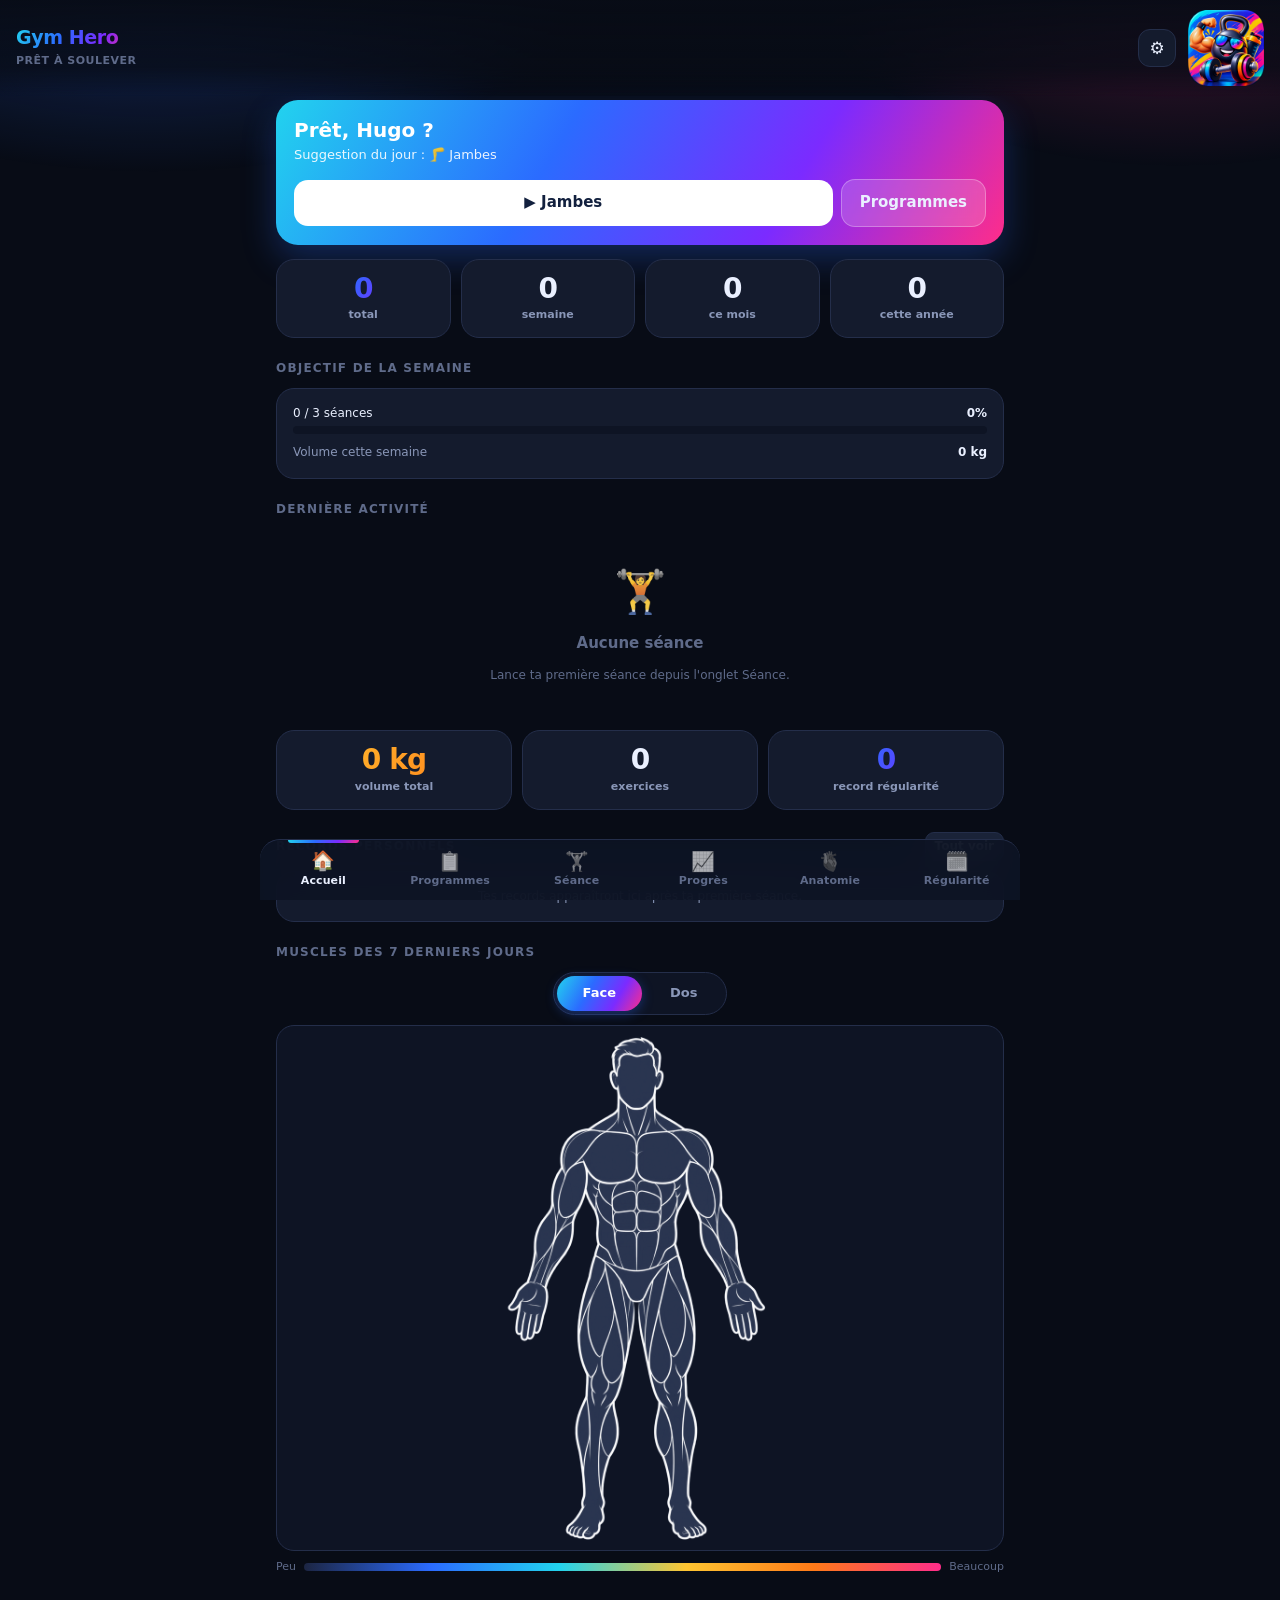
==== index.html @ 50738acc "Push et Pull remis à jour, et sept exercices identifiés Sept exercices ajoutés au catalogue avec pho" ====
<!DOCTYPE html>
<html lang="fr">
<head>
<meta charset="utf-8">
<meta name="viewport" content="width=device-width,initial-scale=1,viewport-fit=cover,maximum-scale=1,user-scalable=no">
<title>Gym Hero</title>
<meta name="description" content="Suivi de musculation hors ligne : séances, charges, progression et muscles travaillés.">
<meta name="theme-color" content="#080C16">
<link rel="manifest" href="manifest.webmanifest">
<link rel="icon" href="icons/icon-192.png">
<link rel="apple-touch-icon" href="icons/apple-touch-icon.png">
<link rel="apple-touch-icon" sizes="152x152" href="icons/icon-152.png">
<link rel="apple-touch-icon" sizes="167x167" href="icons/icon-167.png">
<link rel="apple-touch-icon" sizes="180x180" href="icons/icon-180.png">
<meta name="apple-mobile-web-app-capable" content="yes">
<meta name="mobile-web-app-capable" content="yes">
<meta name="apple-mobile-web-app-status-bar-style" content="black-translucent">
<meta name="apple-mobile-web-app-title" content="Gym Hero">
<link rel="stylesheet" href="css/style.css?v=11">
</head>
<body>

<header class="topbar">
  <div class="brand-txt">
    <h1>Gym Hero</h1>
    <small id="brandSub">Prêt à soulever</small>
  </div>
  <div class="spacer"></div>
  <button class="icon-btn" id="btnSettings" aria-label="Paramètres">⚙️</button>
  <img src="icons/icon-192.png" alt="Gym Hero" class="header-logo">
</header>

<main>
  <section class="view active" id="view-home"></section>
  <section class="view" id="view-programs"></section>
  <section class="view" id="view-session"></section>
  <section class="view" id="view-progress"></section>
  <section class="view" id="view-anatomy"></section>
  <section class="view" id="view-calendar"></section>
  <section class="view" id="view-settings"></section>
</main>

<nav class="nav" id="nav">
  <button data-tab="home"><span class="ic">🏠</span>Accueil</button>
  <button data-tab="programs"><span class="ic">📋</span>Programmes</button>
  <button data-tab="session"><span class="ic">🏋️</span>Séance</button>
  <button data-tab="progress"><span class="ic">📈</span>Progrès</button>
  <button data-tab="anatomy"><span class="ic">🫀</span>Anatomie</button>
  <button data-tab="calendar"><span class="ic">🗓️</span>Régularité</button>
</nav>

<script src="assets/vendor/chart.umd.min.js"></script>
<script src="js/muscles.js?v=11"></script>
<script src="js/exercises.js?v=11"></script>
<script src="js/howto.js?v=11"></script>
<script src="js/anatomy.js?v=11"></script>
<script src="js/store.js?v=11"></script>
<script src="js/ui.js?v=11"></script>
<script src="js/programs.js?v=11"></script>
<script src="js/session.js?v=11"></script>
<script src="js/app.js?v=11"></script>
</body>
</html>
---- css/style.css ----
/* Gym Hero — thème dérivé du logo (bleu / cyan / magenta / jaune) */

:root{
  --bg:#080C16; --bg2:#0E1424; --card:#141B2D; --card2:#1A2338;
  --line:#242E4A; --txt:#EAF0FF; --muted:#8A97B8; --muted2:#5F6B8A;
  --blue:#2B6BFF; --cyan:#22D3EE; --pink:#FF2D8A; --yellow:#FFC531;
  --orange:#FF7A18; --violet:#7B2BFF; --green:#22C55E; --red:#FF4D6A;
  --grad:linear-gradient(120deg,var(--cyan),var(--blue) 38%,var(--violet) 70%,var(--pink));
  --grad-warm:linear-gradient(120deg,var(--yellow),var(--orange));
  --r:18px; --r-sm:12px;
  --safe-b:env(safe-area-inset-bottom,0px);
  --safe-t:env(safe-area-inset-top,0px);
  --nav-h:60px;
  --font:-apple-system,BlinkMacSystemFont,"SF Pro Display","Segoe UI",Roboto,system-ui,sans-serif;
}

*{box-sizing:border-box;-webkit-tap-highlight-color:transparent}
html,body{margin:0;padding:0}
body{
  font-family:var(--font); background:var(--bg); color:var(--txt);
  font-size:15px; line-height:1.45; overscroll-behavior-y:none;
  padding-bottom:calc(var(--nav-h) + var(--safe-b));
  -webkit-font-smoothing:antialiased;
}
body::before{ /* halo discret aux couleurs du logo */
  content:''; position:fixed; inset:0 0 auto 0; height:320px; z-index:-1; pointer-events:none;
  background:
    radial-gradient(700px 320px at 12% -8%, rgba(43,107,255,.30), transparent 62%),
    radial-gradient(600px 300px at 92% -4%, rgba(255,45,138,.22), transparent 60%);
}
button,input,select,textarea{font:inherit;color:inherit}
button{background:none;border:0;cursor:pointer}
input,select,textarea{
  background:var(--bg2); border:1px solid var(--line); color:var(--txt);
  border-radius:var(--r-sm); padding:10px 12px; width:100%; outline:none;
}
input:focus,select:focus,textarea:focus{border-color:var(--blue);box-shadow:0 0 0 3px rgba(43,107,255,.18)}
input[type=number]{-moz-appearance:textfield}
a{color:var(--cyan)}
h1,h2,h3{margin:0;line-height:1.2}

/* ---------- Header ---------- */
.topbar{
  position:sticky; top:0; z-index:40; padding:calc(var(--safe-t) + 10px) 16px 10px;
  display:flex; align-items:center; gap:12px;
  background:linear-gradient(180deg,rgba(8,12,22,.96),rgba(8,12,22,.72) 70%,transparent);
  backdrop-filter:blur(14px); -webkit-backdrop-filter:blur(14px);
}
.brand-txt{min-width:0}
.header-logo{width:76px;height:76px;border-radius:18px;flex-shrink:0;display:block}
.brand-txt h1{
  font-size:19px;font-weight:800;letter-spacing:-.4px;
  background:var(--grad); -webkit-background-clip:text; background-clip:text; color:transparent;
}
.brand-txt small{color:var(--muted2);font-size:11px;font-weight:600;letter-spacing:.5px;text-transform:uppercase}
.topbar .spacer{flex:1}
.icon-btn{
  width:38px;height:38px;border-radius:12px;display:grid;place-items:center;
  background:var(--card);border:1px solid var(--line);font-size:17px;flex:none;
}
.icon-btn:active{transform:scale(.94)}

/* ---------- Layout ---------- */
main{padding:4px 16px 28px;max-width:760px;margin:0 auto}
.view{display:none;animation:fade .22s ease}
.view.active{display:block}
@keyframes fade{from{opacity:0;transform:translateY(6px)}to{opacity:1;transform:none}}
.section-title{
  display:flex;align-items:center;justify-content:space-between;gap:10px;
  margin:22px 0 10px;font-size:12px;font-weight:700;letter-spacing:1.2px;
  text-transform:uppercase;color:var(--muted2)
}
.card{
  background:var(--card); border:1px solid var(--line); border-radius:var(--r);
  padding:16px; margin-bottom:12px;
}
.card.flush{padding:0;overflow:hidden}
.muted{color:var(--muted)}
.tiny{font-size:12px}
.row{display:flex;align-items:center;gap:10px}
.row.between{justify-content:space-between}
.wrap{flex-wrap:wrap}
.grid{display:grid;gap:10px}
.grid.g2{grid-template-columns:repeat(2,1fr)}
.grid.g3{grid-template-columns:repeat(3,1fr)}
.grid.g4{grid-template-columns:repeat(4,1fr)}
.center{text-align:center}
.hidden{display:none !important}

/* ---------- Boutons ---------- */
.btn{
  display:inline-flex;align-items:center;justify-content:center;gap:8px;
  padding:12px 18px;border-radius:14px;font-weight:700;font-size:15px;
  background:var(--card2);border:1px solid var(--line);color:var(--txt);
  transition:transform .12s ease,filter .12s ease;
}
.btn:active{transform:scale(.97)}
.btn.primary{background:var(--grad);border:0;color:#fff;box-shadow:0 8px 22px rgba(43,107,255,.35)}
.btn.warm{background:var(--grad-warm);border:0;color:#1B1200;box-shadow:0 8px 22px rgba(255,122,24,.3)}
.btn.ghost{background:transparent}
.btn.danger{color:var(--red);border-color:rgba(255,77,106,.35)}
.btn.block{width:100%}
.btn.sm{padding:8px 12px;font-size:13px;border-radius:11px}
.btn.xs{padding:5px 9px;font-size:12px;border-radius:9px}

/* ---------- Stats ---------- */
.stat{
  background:var(--card);border:1px solid var(--line);border-radius:var(--r);
  padding:14px;text-align:center;position:relative;overflow:hidden
}
.stat b{display:block;font-size:clamp(17px,5.4vw,26px);font-weight:800;letter-spacing:-.8px;line-height:1.1;white-space:nowrap}
.stat span{display:block;font-size:11px;color:var(--muted);margin-top:3px;font-weight:600}
.stat.accent b{background:var(--grad);-webkit-background-clip:text;background-clip:text;color:transparent}
.stat.warm b{background:var(--grad-warm);-webkit-background-clip:text;background-clip:text;color:transparent}

/* ---------- Hero / séance en cours ---------- */
.hero{
  border-radius:22px;padding:18px;margin-bottom:14px;position:relative;overflow:hidden;
  background:var(--grad);color:#fff;box-shadow:0 14px 34px rgba(43,107,255,.28)
}
.hero h2{font-size:20px;font-weight:800}
.hero p{margin:4px 0 14px;opacity:.9;font-size:13px}
.hero .btn{background:rgba(255,255,255,.16);border:1px solid rgba(255,255,255,.28);backdrop-filter:blur(6px)}
.hero .btn.solid{background:#fff;color:#12203E;border:0}

/* ---------- Listes ---------- */
.list-item{
  display:flex;align-items:center;gap:12px;padding:14px 16px;
  border-bottom:1px solid var(--line);
}
.list-item:last-child{border-bottom:0}
.list-item .emoji{
  width:42px;height:42px;border-radius:13px;display:grid;place-items:center;
  font-size:20px;background:var(--card2);flex:none
}
.list-item .grow{flex:1;min-width:0}
.list-item .grow b{display:block;font-size:15px}
.list-item .grow span{font-size:12px;color:var(--muted)}
.chev{color:var(--muted2);font-size:18px}

.chip{
  display:inline-flex;align-items:center;gap:5px;padding:4px 9px;border-radius:999px;
  background:var(--card2);border:1px solid var(--line);font-size:11px;font-weight:600;color:var(--muted)
}
.chip.on{background:rgba(43,107,255,.18);border-color:rgba(43,107,255,.5);color:#BBD1FF}
.chip.pink{background:rgba(255,45,138,.15);border-color:rgba(255,45,138,.4);color:#FFB0D0}
.chip.yellow{background:rgba(255,197,49,.14);border-color:rgba(255,197,49,.4);color:#FFDF9B}
.chip.cyan{background:rgba(34,211,238,.14);border-color:rgba(34,211,238,.4);color:#A7EDF8}

/* ---------- Séance ---------- */
.ex-card{background:var(--card);border:1px solid var(--line);border-radius:var(--r);margin-bottom:12px;overflow:hidden}
/* Superset : exercices enchaînés sans repos, réunis visuellement */
.ex-card.ss{border-left:3px solid var(--violet)}
.ex-card.ss-open{margin-bottom:4px;border-bottom-left-radius:0;border-bottom-right-radius:0}
.ex-card.ss-cont{border-top-left-radius:0;border-top-right-radius:0}
.ss-badge{
  background:rgba(123,43,255,.16);color:#C9AEFF;font-size:10px;font-weight:800;
  letter-spacing:.8px;text-transform:uppercase;padding:6px 14px;
  border-bottom:1px solid rgba(123,43,255,.25)
}
.btn.linked{background:rgba(123,43,255,.25);border-color:rgba(123,43,255,.55);color:#C9AEFF}
.ex-head{display:flex;align-items:center;gap:11px;padding:14px 15px}
.ex-head .grow{flex:1;min-width:0}
.ex-head b{font-size:15px;display:block}
.ex-head .muscles{font-size:11px;color:var(--muted);margin-top:2px}
.ex-head .muscles.is-editable{cursor:pointer;text-decoration:underline;text-decoration-style:dotted;text-underline-offset:3px;text-decoration-color:var(--muted2)}
.ex-head .muscles.is-editable:active{color:var(--cyan)}
.ex-body{padding:0 15px 13px}
.set-row{
  display:grid;grid-template-columns:30px 1fr 1fr 44px;gap:8px;align-items:center;margin-bottom:8px
}
.set-row .n{
  width:30px;height:30px;border-radius:9px;background:var(--card2);display:grid;place-items:center;
  font-size:12px;font-weight:700;color:var(--muted)
}
/* Série dégressive : rattachée visuellement à la série qu'elle prolonge */
.set-row.is-drop{margin-left:14px;position:relative}
.set-row.is-drop::before{
  content:'';position:absolute;left:-10px;top:-10px;bottom:15px;width:9px;
  border-left:2px solid var(--orange);border-bottom:2px solid var(--orange);
  border-bottom-left-radius:7px;opacity:.65
}
.set-row.is-drop .n{background:rgba(255,122,24,.18);color:var(--orange);font-size:14px}
.set-row.done .n{background:rgba(34,197,94,.18);color:#7DEBA4}
.set-row input{padding:9px 10px;text-align:center;font-weight:700;font-variant-numeric:tabular-nums}
.set-row.done input{border-color:rgba(34,197,94,.35);background:rgba(34,197,94,.07)}
.check{
  width:44px;height:38px;border-radius:11px;border:1px solid var(--line);background:var(--bg2);
  display:grid;place-items:center;font-size:16px;color:var(--muted2)
}
.check.on{background:var(--green);border-color:var(--green);color:#04240F}
.set-head{
  display:grid;grid-template-columns:30px 1fr 1fr 44px;gap:8px;
  font-size:10px;color:var(--muted2);text-transform:uppercase;letter-spacing:.8px;
  font-weight:700;margin-bottom:6px;text-align:center
}
.set-head span:first-child{text-align:left}

/* ---------- Chrono repos ---------- */
.rest-bar{
  position:fixed;left:12px;right:12px;bottom:calc(var(--nav-h) + var(--safe-b) + 10px);z-index:60;
  background:var(--grad-warm);color:#1B1200;border-radius:16px;padding:12px 16px;
  display:flex;align-items:center;gap:12px;font-weight:800;
  box-shadow:0 12px 30px rgba(255,122,24,.4);animation:slideUp .25s ease
}
@keyframes slideUp{from{transform:translateY(20px);opacity:0}to{transform:none;opacity:1}}
.rest-bar .time{font-size:22px;font-variant-numeric:tabular-nums;letter-spacing:-.5px}
.rest-bar .grow{flex:1}
.rest-bar button{background:rgba(0,0,0,.18);color:#1B1200;padding:7px 12px;border-radius:10px;font-weight:800;font-size:13px}

/* ---------- Anatomie ---------- */
.bodies{display:block}
.body-view{display:flex;flex-direction:column;align-items:center}
.body-tabs{
  display:inline-flex;background:var(--bg2);border:1px solid var(--line);
  border-radius:999px;padding:3px;gap:2px;margin-bottom:10px
}
.body-tabs button{
  padding:8px 26px;border-radius:999px;font-size:13px;font-weight:700;
  color:var(--muted);transition:.18s
}
.body-tabs button.on{background:var(--grad);color:#fff;box-shadow:0 3px 12px rgba(43,107,255,.35)}
.body-stage{
  width:100%;display:flex;justify-content:center;
  background:var(--bg2);border:1px solid var(--line);border-radius:var(--r);padding:10px 6px
}
.body-fig{
  position:relative;isolation:isolate;
  height:56vh;max-height:540px;aspect-ratio:2/3
}
.body-paint{
  position:absolute;inset:0;
  -webkit-mask-size:100% 100%;mask-size:100% 100%;
  -webkit-mask-repeat:no-repeat;mask-repeat:no-repeat;
  -webkit-mask-position:center;mask-position:center
}
.body-paint svg{width:100%;height:100%;display:block}
.body-lines{
  position:relative;display:block;width:100%;height:100%;object-fit:contain;
  filter:invert(1);mix-blend-mode:screen;pointer-events:none
}
.muscle{transition:fill .35s ease}
.muscle path,.muscle ellipse,.muscle rect{fill:inherit}
.is-interactive .muscle{cursor:pointer}
/* Le cœur reste discret hors cardio, et visible pendant l'édition */
.muscle[data-m="cardio"]{fill-opacity:0}
.is-picker .muscle[data-m="cardio"]{fill-opacity:.4}
.heat-legend{display:flex;align-items:center;gap:8px;font-size:11px;color:var(--muted2);margin-top:8px}
.heat-legend .bar{
  flex:1;height:8px;border-radius:99px;
  background:linear-gradient(90deg,#1c2542,#2B6BFF,#22D3EE,#FFC531,#FF7A18,#FF2D8A)
}

/* ---------- Calendrier / régularité ---------- */
.cal{display:grid;grid-template-columns:repeat(7,1fr);gap:5px}
.cal .dow{font-size:10px;color:var(--muted2);text-align:center;font-weight:700;text-transform:uppercase}
.cal .day{
  aspect-ratio:1;border-radius:9px;background:var(--bg2);border:1px solid transparent;
  display:grid;place-items:center;font-size:11px;color:var(--muted2);font-weight:600
}
.cal .day.on{background:var(--grad);color:#fff;border-color:transparent;font-weight:800;box-shadow:0 3px 10px rgba(43,107,255,.35)}
.cal .day.today{border-color:var(--yellow);color:var(--yellow)}
.cal .day.on.today{border-color:#fff;color:#fff}
.cal .day.void{background:transparent}
.streak-grid{display:flex;gap:3px;flex-wrap:wrap}
.streak-grid i{width:11px;height:11px;border-radius:3px;background:var(--bg2);display:block}
.streak-grid i.l1{background:rgba(43,107,255,.45)}
.streak-grid i.l2{background:var(--blue)}
.streak-grid i.l3{background:var(--cyan)}
.streak-grid i.l4{background:var(--pink)}

/* ---------- Graphiques ---------- */
.chart-box{position:relative;height:230px}
.chart-box.sm{height:180px}

/* ---------- Barres de volume ---------- */
.vbar{margin-bottom:9px}
.vbar .lbl{display:flex;justify-content:space-between;font-size:12px;margin-bottom:4px}
.vbar .track{height:8px;border-radius:99px;background:var(--bg2);overflow:hidden}
.vbar .fill{height:100%;border-radius:99px;background:var(--grad);transition:width .5s ease}

/* ---------- Nav ---------- */
.nav{
  position:fixed;left:0;right:0;bottom:0;z-index:50;
  display:grid;grid-template-columns:repeat(6,1fr);
  padding-bottom:var(--safe-b);
  background:rgba(14,20,36,.92);backdrop-filter:blur(18px);-webkit-backdrop-filter:blur(18px);
  border-top:1px solid var(--line)
}
.nav button{
  height:var(--nav-h);display:flex;flex-direction:column;align-items:center;justify-content:center;gap:2px;
  color:var(--muted2);font-size:9.5px;font-weight:700;letter-spacing:.1px;position:relative
}
.nav button .ic{font-size:19px;line-height:1;filter:grayscale(1) opacity(.65);transition:.2s}
.nav button.active{color:var(--txt)}
.nav button.active .ic{filter:none;transform:translateY(-1px)}
.nav button.active::before{
  content:'';position:absolute;top:0;left:22%;right:22%;height:3px;border-radius:0 0 4px 4px;background:var(--grad)
}
.nav .badge{
  position:absolute;top:7px;right:calc(50% - 20px);width:8px;height:8px;border-radius:50%;
  background:var(--pink);box-shadow:0 0 0 2px var(--bg2)
}

/* ---------- Modale ---------- */
.sheet-bg{
  position:fixed;inset:0;background:rgba(4,7,14,.72);z-index:100;
  display:flex;align-items:flex-end;justify-content:center;
  backdrop-filter:blur(4px);animation:fade .2s ease
}
.sheet{
  touch-action:pan-y;
  width:100%;max-width:560px;max-height:88vh;overflow-y:auto;-webkit-overflow-scrolling:touch;
  background:var(--bg2);border:1px solid var(--line);border-bottom:0;
  border-radius:24px 24px 0 0;padding:8px 16px calc(20px + var(--safe-b));
  animation:sheetUp .28s cubic-bezier(.22,1,.36,1)
}
@keyframes sheetUp{from{transform:translateY(60px)}to{transform:none}}
.sheet .handle{
  width:44px;height:5px;border-radius:99px;background:var(--muted2);
  margin:8px auto 14px;opacity:.7;position:relative
}
.sheet .handle::after{content:'';position:absolute;inset:-14px -60px}
.sheet h3{font-size:18px;font-weight:800;margin-bottom:12px}
.sheet-sticky{
  position:sticky;top:0;z-index:3;background:var(--bg2);
  padding:2px 0 6px;margin-top:-2px;
  box-shadow:0 8px 12px -8px rgba(0,0,0,.6)
}
.field{margin-bottom:12px}
.field label{display:block;font-size:11px;font-weight:700;color:var(--muted);text-transform:uppercase;letter-spacing:.7px;margin-bottom:5px}

/* ---------- Toast ---------- */
.toast{
  position:fixed;left:50%;transform:translateX(-50%);bottom:calc(var(--nav-h) + var(--safe-b) + 18px);
  z-index:200;background:var(--card2);border:1px solid var(--line);color:var(--txt);
  padding:11px 18px;border-radius:14px;font-size:14px;font-weight:600;
  box-shadow:0 12px 30px rgba(0,0,0,.5);animation:slideUp .22s ease;max-width:88vw;text-align:center
}
.toast.ok{border-color:rgba(34,197,94,.5)}
.toast.warn{border-color:rgba(255,197,49,.5)}
.toast.pr{background:var(--grad-warm);color:#1B1200;border:0;font-weight:800}

.demo{display:grid;grid-template-columns:1fr 1fr;gap:8px;margin-bottom:12px}
.demo figure{margin:0;background:#fff;border:1px solid var(--line);border-radius:var(--r-sm);overflow:hidden}
.demo img{width:100%;height:auto;display:block;aspect-ratio:3/2;object-fit:cover}
.demo figcaption{
  font-size:10px;font-weight:700;text-transform:uppercase;letter-spacing:.8px;
  color:var(--muted2);background:var(--card);text-align:center;padding:4px 0
}
.howto-title{font-size:12px;font-weight:700;letter-spacing:1px;text-transform:uppercase;color:var(--muted2)}
.howto ol{margin:8px 0 0;padding-left:18px}
.howto li{margin-bottom:7px;font-size:14px;line-height:1.45}
.howto-tip{
  margin:10px 0 0;padding:9px 11px;border-radius:var(--r-sm);font-size:13px;
  background:rgba(255,197,49,.10);border:1px solid rgba(255,197,49,.28);color:#FFDF9B
}

.empty{text-align:center;padding:34px 18px;color:var(--muted2)}
.empty .big{font-size:42px;margin-bottom:10px;filter:grayscale(.2)}

/* ---------- Divers ---------- */
.switch{
  width:50px;height:30px;border-radius:99px;background:var(--line);position:relative;flex:none;transition:.2s
}
.switch::after{content:'';position:absolute;top:3px;left:3px;width:24px;height:24px;border-radius:50%;background:#fff;transition:.2s}
.switch.on{background:var(--blue)}
.switch.on::after{transform:translateX(20px)}
.divider{height:1px;background:var(--line);margin:14px 0}
.pr-flag{color:var(--yellow);font-size:11px;font-weight:800}

@media(min-width:640px){
  .stat b{font-size:28px}
  .nav{grid-template-columns:repeat(6,1fr);max-width:760px;margin:0 auto;border-radius:20px 20px 0 0}
  .nav button{font-size:11px}
}
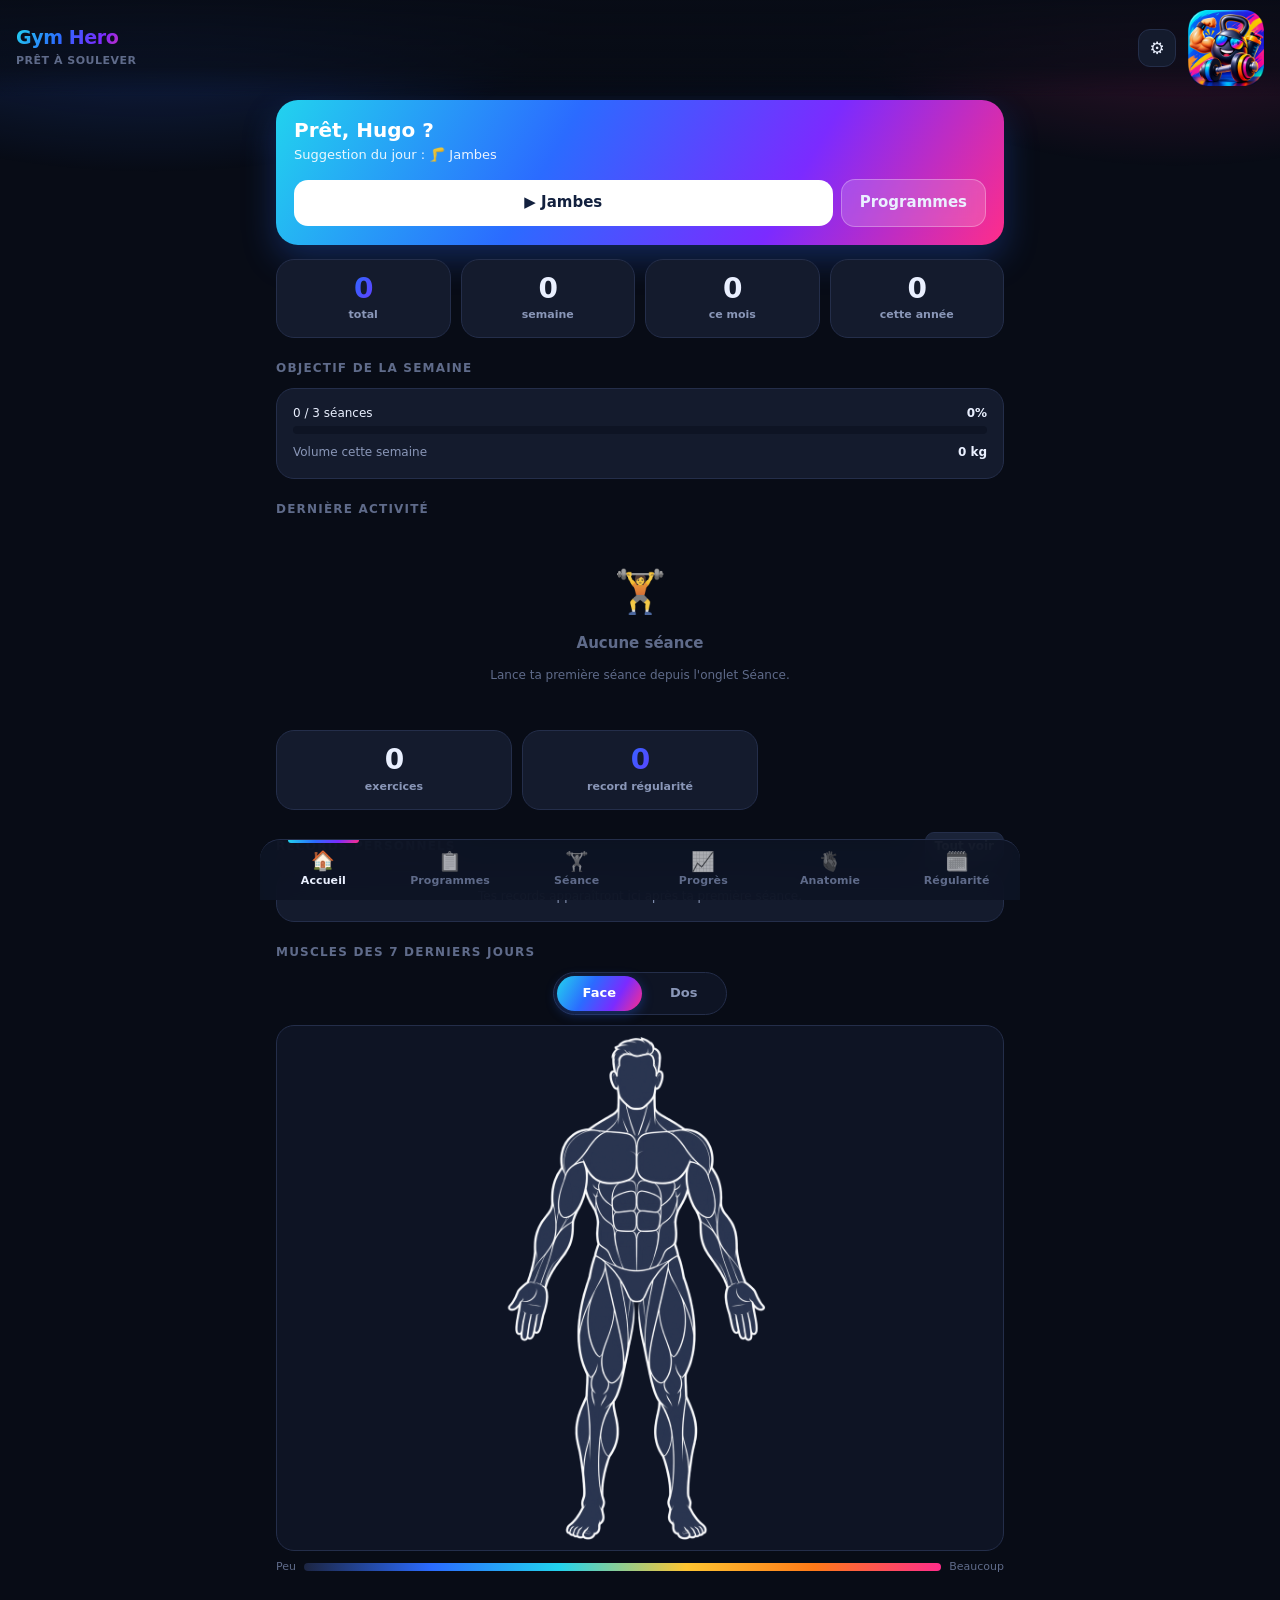
==== commit 3e8d3c2f: "Sorties en kilomètres, transfert de données, vibrations clarifiées - Une séance sans charge soulevée" ====
--- a/index.html
+++ b/index.html
@@ -16,7 +16,7 @@
 <meta name="mobile-web-app-capable" content="yes">
 <meta name="apple-mobile-web-app-status-bar-style" content="black-translucent">
 <meta name="apple-mobile-web-app-title" content="Gym Hero">
-<link rel="stylesheet" href="css/style.css?v=11">
+<link rel="stylesheet" href="css/style.css?v=16">
 </head>
 <body>
 
@@ -50,14 +50,14 @@
 </nav>
 
 <script src="assets/vendor/chart.umd.min.js"></script>
-<script src="js/muscles.js?v=11"></script>
-<script src="js/exercises.js?v=11"></script>
-<script src="js/howto.js?v=11"></script>
-<script src="js/anatomy.js?v=11"></script>
-<script src="js/store.js?v=11"></script>
-<script src="js/ui.js?v=11"></script>
-<script src="js/programs.js?v=11"></script>
-<script src="js/session.js?v=11"></script>
-<script src="js/app.js?v=11"></script>
+<script src="js/muscles.js?v=16"></script>
+<script src="js/exercises.js?v=16"></script>
+<script src="js/howto.js?v=16"></script>
+<script src="js/anatomy.js?v=16"></script>
+<script src="js/store.js?v=16"></script>
+<script src="js/ui.js?v=16"></script>
+<script src="js/programs.js?v=16"></script>
+<script src="js/session.js?v=16"></script>
+<script src="js/app.js?v=16"></script>
 </body>
 </html>
--- a/css/style.css
+++ b/css/style.css
@@ -309,6 +309,7 @@
   backdrop-filter:blur(4px);animation:fade .2s ease
 }
 .sheet{
+  position:relative;
   touch-action:pan-y;
   width:100%;max-width:560px;max-height:88vh;overflow-y:auto;-webkit-overflow-scrolling:touch;
   background:var(--bg2);border:1px solid var(--line);border-bottom:0;
@@ -320,8 +321,14 @@
   width:44px;height:5px;border-radius:99px;background:var(--muted2);
   margin:8px auto 14px;opacity:.7;position:relative
 }
-.sheet .handle::after{content:'';position:absolute;inset:-14px -60px}
-.sheet h3{font-size:18px;font-weight:800;margin-bottom:12px}
+.sheet .handle::after{content:'';position:absolute;inset:-16px -80px}
+.sheet h3{font-size:18px;font-weight:800;margin-bottom:12px;padding-right:44px}
+.sheet-close{
+  position:absolute;top:10px;right:12px;width:34px;height:34px;border-radius:50%;
+  background:var(--card2);border:1px solid var(--line);color:var(--muted);
+  display:grid;place-items:center;font-size:16px;z-index:4
+}
+.sheet-close:active{background:var(--line);color:var(--txt)}
 .sheet-sticky{
   position:sticky;top:0;z-index:3;background:var(--bg2);
   padding:2px 0 6px;margin-top:-2px;
